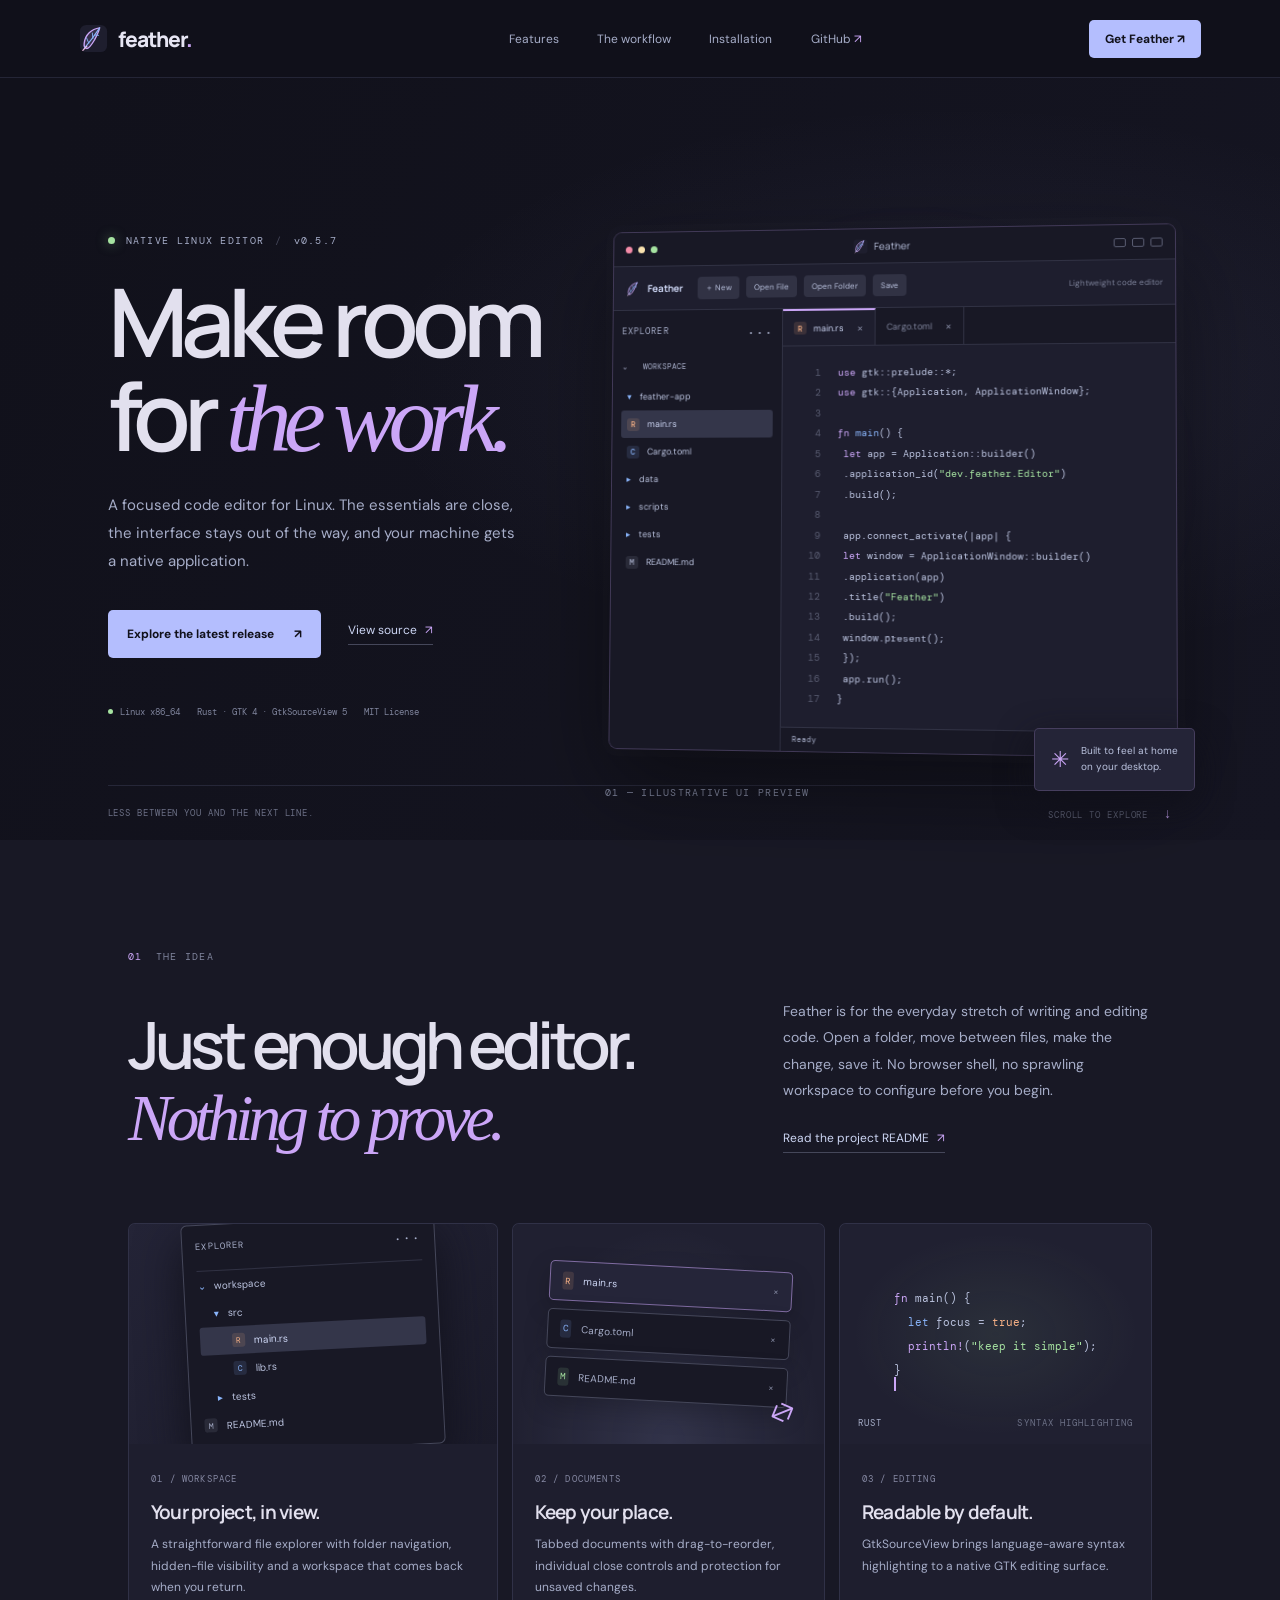
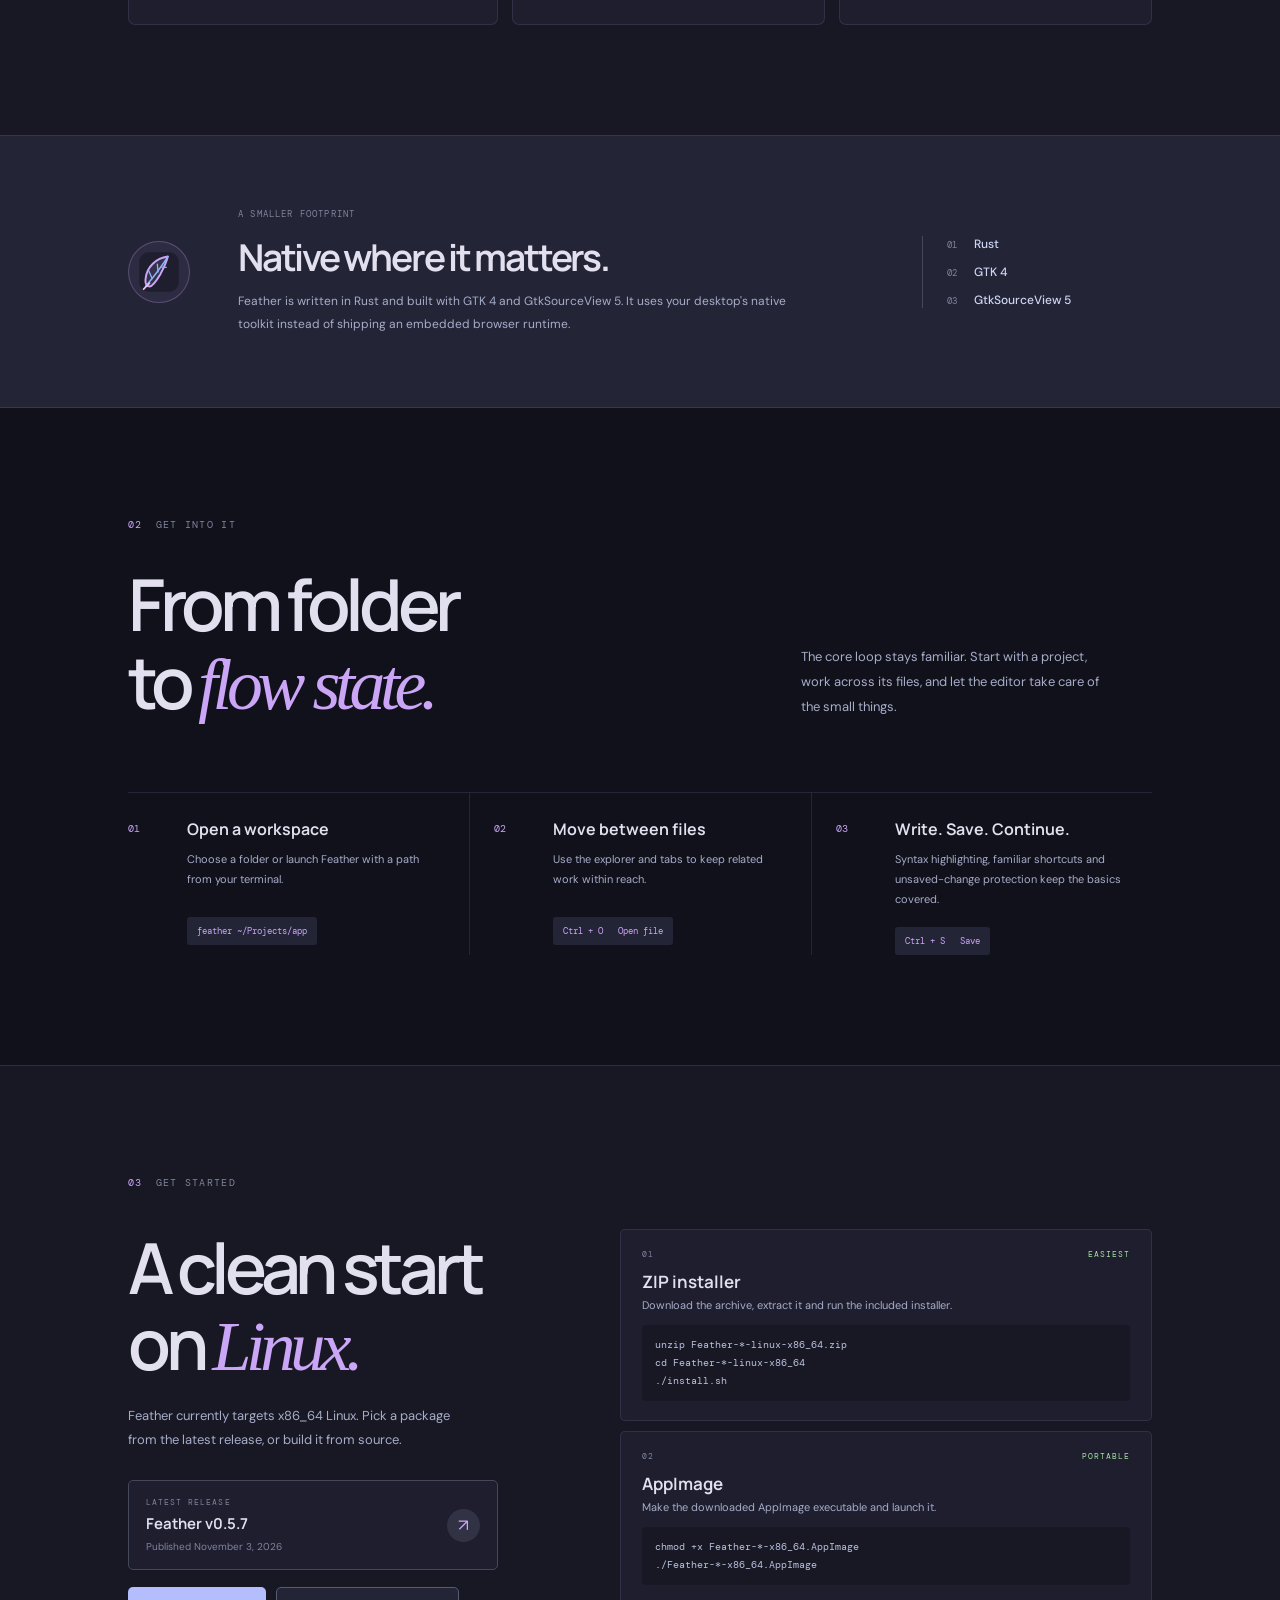
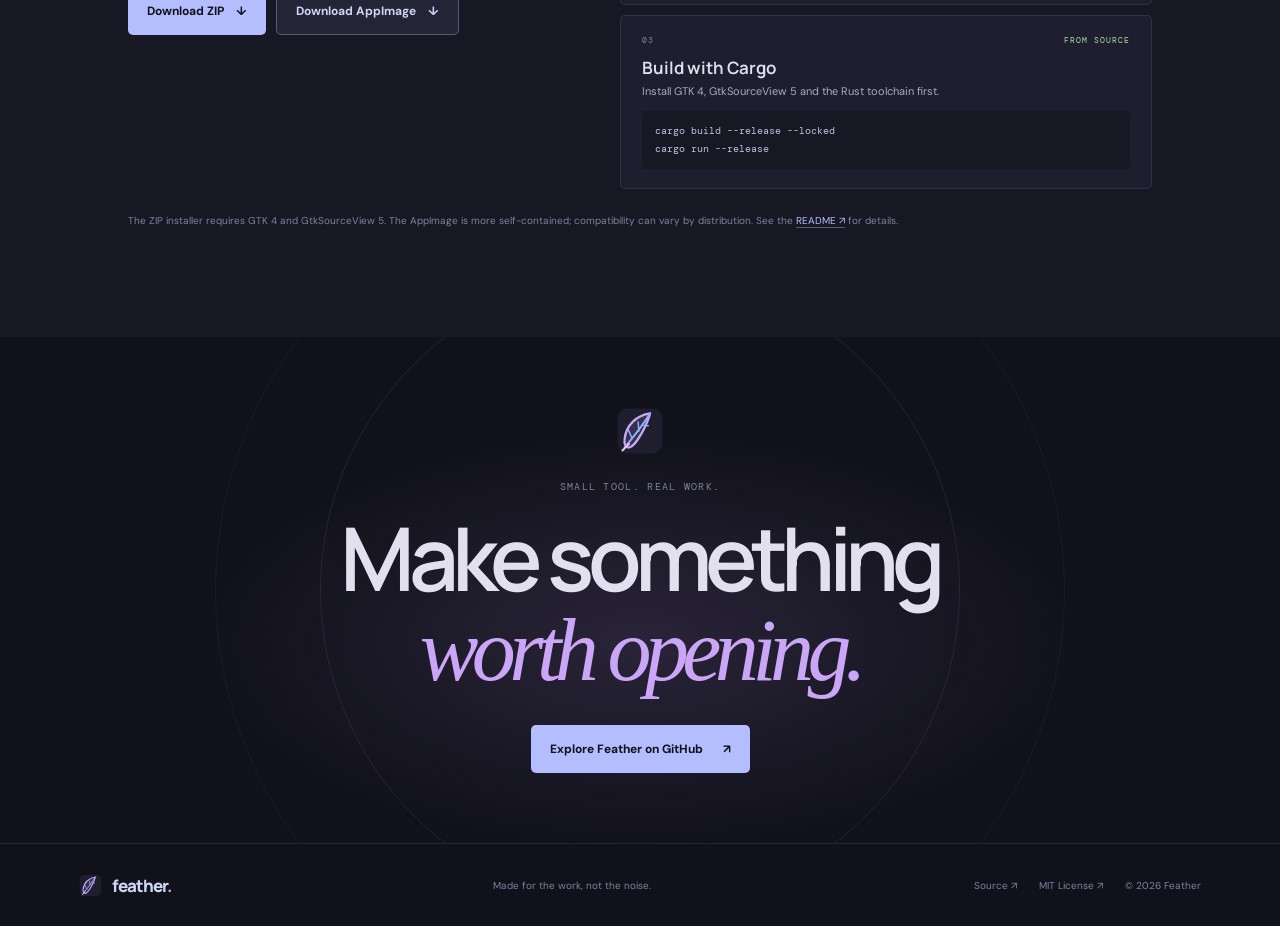
==== index.html @ 299698ec "web upload" ====
<!doctype html>
<html lang="en">
<head>
  <meta charset="utf-8">
  <meta name="viewport" content="width=device-width, initial-scale=1">
  <meta name="theme-color" content="#11111b">
  <meta name="description" content="Feather is a lightweight native code editor for Linux. Focused editing, a familiar workspace, and no Electron runtime.">
  <meta property="og:type" content="website">
  <meta property="og:title" content="Feather — A quieter place to write code">
  <meta property="og:description" content="A lightweight native code editor for Linux, built with Rust, GTK 4 and GtkSourceView 5.">
  <meta property="og:image" content="assets/feather-logo.svg">
  <title>Feather — A quieter place to write code</title>
  <link rel="icon" type="image/svg+xml" href="assets/feather-logo.svg">
  <link rel="preconnect" href="https://fonts.googleapis.com">
  <link rel="preconnect" href="https://fonts.gstatic.com" crossorigin>
  <link href="https://fonts.googleapis.com/css2?family=DM+Mono:wght@400;500&family=DM+Sans:wght@400;500;600;700&family=Manrope:wght@400;500;600;700;800&display=swap" rel="stylesheet">
  <link rel="stylesheet" href="styles.css">
  <script src="script.js" defer></script>
</head>
<body>
  <div class="site-shell">
    <header class="site-header">
      <a class="wordmark" href="#top" aria-label="Feather home">
        <img src="assets/feather-logo.svg" alt="" width="29" height="29">
        <span>feather<span class="wordmark-period">.</span></span>
      </a>
      <nav class="main-nav" aria-label="Main navigation">
        <a href="#features">Features</a>
        <a href="#workflow">The workflow</a>
        <a href="#install">Installation</a>
        <a href="https://github.com/ADevNamedDeLL/Feather" target="_blank" rel="noreferrer">GitHub <span aria-hidden="true">↗</span></a>
      </nav>
      <a class="header-cta" href="#install">Get Feather <span aria-hidden="true">↗</span></a>
      <button class="menu-toggle" type="button" aria-label="Open navigation" aria-expanded="false" aria-controls="mobile-nav"><span></span><span></span></button>
    </header>
    <nav class="mobile-nav" id="mobile-nav" aria-label="Mobile navigation">
      <a href="#features">Features</a>
      <a href="#workflow">The workflow</a>
      <a href="#install">Installation</a>
      <a href="https://github.com/ADevNamedDeLL/Feather" target="_blank" rel="noreferrer">GitHub ↗</a>
    </nav>

    <main id="top">
      <section class="hero">
        <div class="hero-copy">
          <div class="eyebrow"><span class="status-dot"></span> NATIVE LINUX EDITOR <span class="eyebrow-divider">/</span> <span data-version>v0.5.7</span></div>
          <h1>Make room<br>for <span class="serif-word">the work.</span></h1>
          <p class="hero-description">A focused code editor for Linux. The essentials are close, the interface stays out of the way, and your machine gets a native application.</p>
          <div class="hero-actions">
            <a class="button button-primary" href="https://github.com/ADevNamedDeLL/Feather/releases/latest">Explore the latest release <span aria-hidden="true">↗</span></a>
            <a class="text-link" href="https://github.com/ADevNamedDeLL/Feather" target="_blank" rel="noreferrer">View source <span aria-hidden="true">↗</span></a>
          </div>
          <div class="hero-meta"><span><i></i> Linux x86_64</span><span>Rust · GTK 4 · GtkSourceView 5</span><span>MIT License</span></div>
        </div>
        <div class="hero-art" aria-label="Illustration of the Feather code editor interface">
          <div class="art-glow"></div>
          <div class="editor-window">
            <div class="window-top">
              <div class="window-controls"><i></i><i></i><i></i></div>
              <div class="window-title"><img src="assets/feather-logo.svg" alt="" width="15" height="15"> Feather</div>
              <div class="window-top-end"><span></span><span></span><span></span></div>
            </div>
            <div class="editor-toolbar">
              <span class="mini-brand"><img src="assets/feather-logo.svg" alt="" width="17" height="17"> Feather</span>
              <span class="tool-pill">＋ New</span><span class="tool-pill">Open File</span><span class="tool-pill">Open Folder</span><span class="tool-pill">Save</span>
              <span class="toolbar-caption">Lightweight code editor</span>
            </div>
            <div class="editor-content">
              <aside class="editor-sidebar">
                <div class="sidebar-heading">EXPLORER <span>···</span></div>
                <div class="workspace-label">⌄ &nbsp; WORKSPACE</div>
                <div class="folder-row"><span class="folder-glyph">▾</span> feather-app</div>
                <div class="file-row active"><span class="file-glyph rust">R</span> main.rs</div>
                <div class="file-row"><span class="file-glyph blue">C</span> Cargo.toml</div>
                <div class="folder-row"><span class="folder-glyph">▸</span> data</div>
                <div class="folder-row"><span class="folder-glyph">▸</span> scripts</div>
                <div class="folder-row"><span class="folder-glyph">▸</span> tests</div>
                <div class="file-row"><span class="file-glyph muted">M</span> README.md</div>
              </aside>
              <div class="code-panel">
                <div class="tab-strip"><div class="tab active"><span class="file-glyph rust">R</span> main.rs <span class="tab-close">×</span></div><div class="tab">Cargo.toml <span class="tab-close">×</span></div></div>
                <div class="code-lines" aria-hidden="true">
                  <div><span class="line-no">1</span><span class="kw">use</span> gtk::prelude::*;</div>
                  <div><span class="line-no">2</span><span class="kw">use</span> gtk::{Application, ApplicationWindow};</div>
                  <div class="blank"><span class="line-no">3</span></div>
                  <div><span class="line-no">4</span><span class="kw">fn</span> <span class="fn">main</span>() {</div>
                  <div><span class="line-no">5</span>    <span class="kw">let</span> app = Application::builder()</div>
                  <div><span class="line-no">6</span>        .application_id(<span class="str">"dev.feather.Editor"</span>)</div>
                  <div><span class="line-no">7</span>        .build();</div>
                  <div class="blank"><span class="line-no">8</span></div>
                  <div><span class="line-no">9</span>    app.connect_activate(|app| {</div>
                  <div><span class="line-no">10</span>        <span class="kw">let</span> window = ApplicationWindow::builder()</div>
                  <div><span class="line-no">11</span>            .application(app)</div>
                  <div><span class="line-no">12</span>            .title(<span class="str">"Feather"</span>)</div>
                  <div><span class="line-no">13</span>            .build();</div>
                  <div><span class="line-no">14</span>        window.present();</div>
                  <div><span class="line-no">15</span>    });</div>
                  <div><span class="line-no">16</span>    app.run();</div>
                  <div><span class="line-no">17</span>}</div>
                </div>
                <div class="editor-status"><span>Ready</span><span>Rust</span><span>UTF-8</span><span>LF</span></div>
              </div>
            </div>
          </div>
          <div class="art-note"><span class="note-mark">✳</span><span>Built to feel at home<br>on your desktop.</span></div>
          <div class="art-index">01 — ILLUSTRATIVE UI PREVIEW</div>
        </div>
        <div class="hero-bottom"><span>LESS BETWEEN YOU AND THE NEXT LINE.</span><span>SCROLL TO EXPLORE <b>↓</b></span></div>
      </section>

      <section class="intro section-pad" id="features">
        <div class="section-kicker"><span>01</span> THE IDEA</div>
        <div class="intro-grid">
          <h2>Just enough editor.<br><span>Nothing to prove.</span></h2>
          <div class="intro-copy"><p>Feather is for the everyday stretch of writing and editing code. Open a folder, move between files, make the change, save it. No browser shell, no sprawling workspace to configure before you begin.</p><a class="inline-link" href="https://github.com/ADevNamedDeLL/Feather#readme">Read the project README <span>↗</span></a></div>
        </div>
        <div class="feature-grid">
          <article class="feature-card feature-large">
            <div class="feature-visual explorer-visual">
              <div class="mini-panel">
                <div class="mini-panel-head">EXPLORER <span>···</span></div>
                <div class="mini-tree"><b>⌄</b> workspace</div>
                <div class="mini-tree indent"><b>▾</b> src</div>
                <div class="mini-tree indent2 selected"><span class="mini-file rust">R</span> main.rs</div>
                <div class="mini-tree indent2"><span class="mini-file blue">C</span> lib.rs</div>
                <div class="mini-tree indent"><b>▸</b> tests</div>
                <div class="mini-tree"><span class="mini-file muted">M</span> README.md</div>
              </div>
            </div>
            <div class="feature-text"><span class="feature-number">01 / WORKSPACE</span><h3>Your project, in view.</h3><p>A straightforward file explorer with folder navigation, hidden-file visibility and a workspace that comes back when you return.</p></div>
          </article>
          <article class="feature-card">
            <div class="feature-visual tabs-visual"><div class="floating-tabs"><span class="floating-tab selected"><i class="rust">R</i> main.rs <b>×</b></span><span class="floating-tab"><i class="blue">C</i> Cargo.toml <b>×</b></span><span class="floating-tab"><i class="green">M</i> README.md <b>×</b></span><div class="tab-cursor">↔</div></div></div>
            <div class="feature-text"><span class="feature-number">02 / DOCUMENTS</span><h3>Keep your place.</h3><p>Tabbed documents with drag-to-reorder, individual close controls and protection for unsaved changes.</p></div>
          </article>
          <article class="feature-card">
            <div class="feature-visual syntax-visual"><div class="syntax-code"><span><b>fn</b> main() {</span><span>&nbsp;&nbsp;<em>let</em> focus = <i>true</i>;</span><span>&nbsp;&nbsp;<b>println!</b>(<strong>"keep it simple"</strong>);</span><span>}</span><div class="syntax-cursor"></div></div><div class="syntax-label">RUST <span>SYNTAX HIGHLIGHTING</span></div></div>
            <div class="feature-text"><span class="feature-number">03 / EDITING</span><h3>Readable by default.</h3><p>GtkSourceView brings language-aware syntax highlighting to a native GTK editing surface.</p></div>
          </article>
        </div>
      </section>

      <section class="principle-band" id="workflow">
        <div class="principle-mark"><img src="assets/feather-logo.svg" alt="" width="42" height="42"></div>
        <div><span class="section-kicker">A SMALLER FOOTPRINT</span><h2>Native where it matters.</h2><p>Feather is written in Rust and built with GTK 4 and GtkSourceView 5. It uses your desktop's native toolkit instead of shipping an embedded browser runtime.</p></div>
        <div class="stack-list"><span>01 <b>Rust</b></span><span>02 <b>GTK 4</b></span><span>03 <b>GtkSourceView 5</b></span></div>
      </section>

      <section class="workflow section-pad">
        <div class="section-kicker"><span>02</span> GET INTO IT</div>
        <div class="workflow-heading"><h2>From folder<br>to <span>flow state.</span></h2><p>The core loop stays familiar. Start with a project, work across its files, and let the editor take care of the small things.</p></div>
        <div class="workflow-steps">
          <div class="workflow-step"><span class="step-no">01</span><div><h3>Open a workspace</h3><p>Choose a folder or launch Feather with a path from your terminal.</p><code>feather ~/Projects/app</code></div></div>
          <div class="workflow-step"><span class="step-no">02</span><div><h3>Move between files</h3><p>Use the explorer and tabs to keep related work within reach.</p><code>Ctrl + O &nbsp; Open file</code></div></div>
          <div class="workflow-step"><span class="step-no">03</span><div><h3>Write. Save. Continue.</h3><p>Syntax highlighting, familiar shortcuts and unsaved-change protection keep the basics covered.</p><code>Ctrl + S &nbsp; Save</code></div></div>
        </div>
      </section>

      <section class="install-section section-pad" id="install">
        <div class="section-kicker"><span>03</span> GET STARTED</div>
        <div class="install-layout">
          <div class="install-copy"><h2>A clean start<br>on <span>Linux.</span></h2><p>Feather currently targets x86_64 Linux. Pick a package from the latest release, or build it from source.</p><div class="release-card"><div><span class="release-label">LATEST RELEASE</span><strong data-release-name>Feather v0.5.7</strong><span class="release-date" data-release-date>Published November 3, 2026</span></div><a href="https://github.com/ADevNamedDeLL/Feather/releases/latest" aria-label="View latest Feather release">↗</a></div><div class="download-links"><a class="button button-primary install-button" href="https://github.com/ADevNamedDeLL/Feather/releases/latest" data-release-zip>Download ZIP <span aria-hidden="true">↓</span></a><a class="button button-secondary install-button" href="https://github.com/ADevNamedDeLL/Feather/releases/latest" data-release-appimage>Download AppImage <span aria-hidden="true">↓</span></a></div></div>
          <div class="install-options">
            <article class="install-option"><div class="option-top"><span>01</span><span class="option-tag">EASIEST</span></div><h3>ZIP installer</h3><p>Download the archive, extract it and run the included installer.</p><pre><code>unzip Feather-*-linux-x86_64.zip
cd Feather-*-linux-x86_64
./install.sh</code></pre></article>
            <article class="install-option"><div class="option-top"><span>02</span><span class="option-tag">PORTABLE</span></div><h3>AppImage</h3><p>Make the downloaded AppImage executable and launch it.</p><pre><code>chmod +x Feather-*-x86_64.AppImage
./Feather-*-x86_64.AppImage</code></pre></article>
            <article class="install-option"><div class="option-top"><span>03</span><span class="option-tag">FROM SOURCE</span></div><h3>Build with Cargo</h3><p>Install GTK 4, GtkSourceView 5 and the Rust toolchain first.</p><pre><code>cargo build --release --locked
cargo run --release</code></pre></article>
          </div>
        </div>
        <p class="dependency-note">The ZIP installer requires GTK 4 and GtkSourceView 5. The AppImage is more self-contained; compatibility can vary by distribution. See the <a href="https://github.com/ADevNamedDeLL/Feather#readme">README ↗</a> for details.</p>
      </section>

      <section class="closing">
        <div class="closing-orbit orbit-one"></div><div class="closing-orbit orbit-two"></div>
        <img src="assets/feather-logo.svg" alt="" width="48" height="48">
        <span class="section-kicker">SMALL TOOL. REAL WORK.</span>
        <h2>Make something<br><span>worth opening.</span></h2>
        <a class="button button-primary" href="https://github.com/ADevNamedDeLL/Feather">Explore Feather on GitHub <span>↗</span></a>
      </section>
    </main>

    <footer class="site-footer"><a class="wordmark footer-wordmark" href="#top"><img src="assets/feather-logo.svg" alt="" width="23" height="23"><span>feather<span class="wordmark-period">.</span></span></a><span>Made for the work, not the noise.</span><div><a href="https://github.com/ADevNamedDeLL/Feather">Source ↗</a><a href="https://github.com/ADevNamedDeLL/Feather/blob/main/LICENSE">MIT License ↗</a><span>© <span data-year>2026</span> Feather</span></div></footer>
  </div>
</body>
</html>
---- styles.css ----
:root{color-scheme:dark;--crust:#11111b;--mantle:#181825;--base:#1e1e2e;--surface:#313244;--surface2:#45475a;--muted:#7f849c;--subtle:#a6adc8;--text:#cdd6f4;--lavender:#b4befe;--mauve:#cba6f7;--blue:#89b4fa;--teal:#94e2d5;--green:#a6e3a1;--peach:#fab387;--line:rgba(180,190,254,.12);--sans:"DM Sans",sans-serif;--display:"Manrope",sans-serif;--mono:"DM Mono",monospace}*{box-sizing:border-box}html{scroll-behavior:smooth;scroll-padding-top:90px}body{margin:0;background:var(--crust);color:var(--text);font-family:var(--sans);font-size:15px;-webkit-font-smoothing:antialiased}a{color:inherit;text-decoration:none}.site-shell{max-width:1600px;margin:0 auto;overflow:hidden;background:var(--crust)}.site-header{height:78px;padding:0 clamp(24px,6.2vw,100px);display:flex;align-items:center;justify-content:space-between;border-bottom:1px solid var(--line);position:relative;z-index:10;background:rgba(17,17,27,.92)}.wordmark{display:inline-flex;align-items:center;gap:10px;font:800 21px var(--display);letter-spacing:-1.1px;color:#e6e5f3}.wordmark img{object-fit:contain}.wordmark-period{color:var(--mauve)}.main-nav{display:flex;gap:clamp(20px,3vw,46px);align-items:center;margin-left:90px}.main-nav a,.mobile-nav a{font-size:12px;color:var(--subtle);transition:color .2s}.main-nav a:hover,.mobile-nav a:hover{color:var(--lavender)}.main-nav a span{color:var(--mauve)}.header-cta{font-size:12px;font-weight:700;color:var(--crust);background:var(--lavender);padding:11px 16px;border-radius:5px;transition:background .2s,transform .2s}.header-cta:hover,.button-primary:hover{background:#cdd2ff;transform:translateY(-2px)}.menu-toggle,.mobile-nav{display:none}.hero{min-height:700px;padding:100px clamp(24px,8.4vw,136px) 28px;position:relative;display:grid;grid-template-columns:.88fr 1.12fr;align-items:center;gap:4vw;background:radial-gradient(ellipse at 75% 40%,rgba(137,139,202,.09),transparent 43%),linear-gradient(115deg,#11111b 5%,#151522 100%)}.hero-copy{position:relative;z-index:2;padding-bottom:38px}.eyebrow,.section-kicker,.feature-number,.release-label,.option-top,.art-index{font:10px var(--mono);letter-spacing:.13em;color:var(--muted)}.eyebrow{display:flex;align-items:center;gap:11px;color:var(--subtle)}.status-dot{width:7px;height:7px;border-radius:50%;background:var(--green);box-shadow:0 0 12px rgba(166,227,161,.5)}.eyebrow-divider{color:var(--surface2)}h1,h2,h3,p{margin-top:0}h1,h2{font-family:var(--display);font-weight:600;letter-spacing:-.075em}h1{font-size:clamp(66px,7.4vw,112px);line-height:.99;margin:27px 0 26px;color:#e2e0ee}h1 .serif-word{font-family:Georgia,serif;font-weight:400;font-style:italic;letter-spacing:-.085em;color:var(--mauve)}.hero-description{max-width:410px;color:var(--subtle);font-size:15px;line-height:1.85}.hero-actions{display:flex;align-items:center;gap:27px;margin-top:34px}.button{min-height:48px;padding:0 19px;display:inline-flex;align-items:center;justify-content:center;gap:20px;border-radius:5px;font-size:12px;font-weight:700;transition:transform .2s,background .2s}.button-primary{background:var(--lavender);color:var(--crust)}.text-link,.inline-link{font-size:12px;color:var(--text);border-bottom:1px solid var(--surface2);padding-bottom:6px}.text-link span,.inline-link span{color:var(--mauve);margin-left:5px}.hero-meta{display:flex;flex-wrap:wrap;gap:17px;margin-top:48px;color:var(--muted);font:9px var(--mono)}.hero-meta span{display:flex;align-items:center;gap:7px}.hero-meta i{width:5px;height:5px;border-radius:50%;background:var(--green)}.hero-art{position:relative;min-width:0;padding:48px 0 60px}.art-glow{position:absolute;inset:4% -5% 8% 4%;background:radial-gradient(ellipse,rgba(203,166,247,.14),transparent 65%);filter:blur(28px)}.editor-window{position:relative;z-index:1;background:#1e1e2e;border:1px solid rgba(203,166,247,.2);border-radius:9px;overflow:hidden;box-shadow:0 36px 90px rgba(0,0,0,.42),0 0 0 7px rgba(255,255,255,.012);transform:perspective(1400px) rotateY(-5deg) rotateX(2deg)}.window-top{height:35px;background:#181825;border-bottom:1px solid #313244;display:flex;align-items:center;justify-content:space-between;padding:0 12px}.window-controls,.window-top-end{display:flex;gap:6px;align-items:center}.window-controls i{width:7px;height:7px;border-radius:50%;background:#585b70}.window-controls i:first-child{background:#f38ba8}.window-controls i:nth-child(2){background:#f9e2af}.window-controls i:nth-child(3){background:#a6e3a1}.window-title{display:flex;align-items:center;gap:6px;color:#bac2de;font:10px var(--display)}.window-top-end span{width:12px;height:9px;border:1px solid #585b70;border-radius:2px}.editor-toolbar{height:45px;display:flex;align-items:center;gap:7px;padding:0 12px;border-bottom:1px solid #313244}.mini-brand{display:flex;align-items:center;gap:6px;font:700 10px var(--display);color:#cdd6f4;margin-right:8px}.tool-pill{padding:6px 8px;border-radius:4px;background:#313244;color:#bac2de;font:8px var(--sans)}.toolbar-caption{margin-left:auto;color:#7f849c;font-size:8px}.editor-content{display:grid;grid-template-columns:31% 69%;min-height:335px}.editor-sidebar{background:#181825;padding:15px 9px;border-right:1px solid #313244;font-size:9px;color:#bac2de}.sidebar-heading{font:9px var(--mono);letter-spacing:.12em;color:#a6adc8;display:flex;justify-content:space-between;margin:0 0 19px}.sidebar-heading span{font-size:14px}.workspace-label{font:8px var(--mono);color:#a6adc8;margin-bottom:12px}.folder-row,.file-row{height:28px;display:flex;align-items:center;gap:8px;padding-left:6px}.folder-glyph{color:#89b4fa}.file-row.active{background:#34364a;border-radius:3px;color:#cdd6f4}.file-glyph{display:inline-flex;align-items:center;justify-content:center;width:13px;height:13px;border-radius:3px;font:8px var(--mono);font-weight:500}.rust{color:#fab387;background:rgba(250,179,135,.13)}.blue{color:#89b4fa;background:rgba(137,180,250,.13)}.muted{color:#a6adc8;background:rgba(166,173,200,.12)}.green{color:#a6e3a1;background:rgba(166,227,161,.13)}.code-panel{min-width:0;background:#1e1e2e;display:flex;flex-direction:column}.tab-strip{height:38px;background:#181825;display:flex;border-bottom:1px solid #313244}.tab{padding:0 11px;display:flex;align-items:center;gap:7px;color:#7f849c;font-size:9px;border-right:1px solid #313244}.tab.active{color:#cdd6f4;background:#1e1e2e;border-top:2px solid #cba6f7}.tab-close{font-size:12px;color:#7f849c;margin-left:6px}.code-lines{padding:17px 12px;flex:1;color:#bac2de;font:clamp(8px,.78vw,11px)/2.05 var(--mono);white-space:nowrap;overflow:hidden}.line-no{display:inline-block;width:27px;color:#585b70;text-align:right;margin-right:17px}.kw{color:#cba6f7}.fn{color:#89b4fa}.str{color:#a6e3a1}.editor-status{height:24px;background:#181825;border-top:1px solid #313244;display:flex;align-items:center;gap:16px;padding:0 11px;color:#a6adc8;font:8px var(--mono)}.editor-status span:first-child{margin-right:auto}.art-note{position:absolute;z-index:2;right:-23px;bottom:21px;display:flex;align-items:center;gap:12px;padding:13px 16px;background:#242437;border:1px solid rgba(203,166,247,.2);border-radius:5px;color:#bac2de;font-size:10px;line-height:1.6;box-shadow:0 12px 35px #11111b}.note-mark{color:var(--mauve);font-size:22px}.art-index{position:absolute;left:0;bottom:13px}.hero-bottom{position:absolute;bottom:0;left:clamp(24px,8.4vw,136px);right:clamp(24px,8.4vw,136px);height:55px;border-top:1px solid var(--line);display:flex;justify-content:space-between;align-items:center;color:#6c7086;font:9px var(--mono);letter-spacing:.1em}.hero-bottom b{color:var(--mauve);font-size:14px;margin-left:9px}.section-pad{padding:110px clamp(24px,10vw,160px)}.intro{background:#181825}.section-kicker{display:flex;align-items:center;gap:13px}.section-kicker>span{color:var(--mauve)}.intro-grid{display:grid;grid-template-columns:1.2fr .8fr;gap:8vw;align-items:end;margin:35px 0 70px}.intro-grid h2,.workflow-heading h2,.install-copy h2{font-size:clamp(42px,5.1vw,72px);line-height:1.08;margin:0;color:#e2e0ee}.intro-grid h2 span,.workflow-heading h2 span,.install-copy h2 span{color:var(--mauve);font-family:Georgia,serif;font-style:italic;font-weight:400}.intro-copy p{font-size:14px;line-height:1.9;color:var(--subtle);max-width:440px;margin-bottom:23px}.inline-link{display:inline-block;color:var(--text)}.feature-grid{display:grid;grid-template-columns:1.18fr 1fr 1fr;gap:14px}.feature-card{background:#1e1e2e;border:1px solid var(--line);border-radius:7px;overflow:hidden;min-width:0}.feature-visual{height:220px;background:linear-gradient(135deg,#242437,#1b1b2a);display:flex;align-items:center;justify-content:center;position:relative;overflow:hidden}.feature-large .feature-visual{height:220px}.mini-panel{width:69%;max-width:310px;background:#181825;border:1px solid #45475a;border-radius:6px;padding:15px 13px;box-shadow:0 20px 45px #11111b;transform:rotate(-3deg)}.mini-panel-head{display:flex;justify-content:space-between;color:#a6adc8;font:9px var(--mono);letter-spacing:.12em;padding-bottom:13px;border-bottom:1px solid #313244}.mini-panel-head span{font-size:13px}.mini-tree{height:28px;display:flex;align-items:center;gap:9px;color:#bac2de;font-size:10px}.mini-tree b{color:#89b4fa;font-weight:400}.mini-tree.indent{padding-left:15px}.mini-tree.indent2{padding-left:32px}.mini-tree.selected{background:#34364a;border-radius:3px;color:#cdd6f4}.mini-file{font:8px var(--mono);padding:2px 4px;border-radius:3px}.feature-text{padding:23px 22px 25px}.feature-number{font-size:9px;color:#8588a2}.feature-text h3{font:650 19px var(--display);letter-spacing:-.04em;color:#e2e0ee;margin:12px 0 9px}.feature-text p{font-size:12px;line-height:1.8;color:var(--subtle);margin:0;max-width:360px}.tabs-visual{background:radial-gradient(ellipse at 50% 100%,rgba(180,190,254,.12),transparent 70%),#202031}.floating-tabs{position:relative;display:flex;flex-direction:column;gap:8px;width:78%;transform:rotate(3deg)}.floating-tab{height:40px;display:flex;align-items:center;gap:10px;background:#181825;border:1px solid #45475a;border-radius:5px;padding:0 12px;color:#a6adc8;font-size:10px;box-shadow:0 9px 24px rgba(0,0,0,.2)}.floating-tab.selected{border-color:rgba(203,166,247,.55);color:#cdd6f4;background:#252539}.floating-tab i{font:9px var(--mono);font-style:normal;padding:3px;border-radius:3px}.floating-tab b{margin-left:auto;color:#7f849c;font-weight:400}.tab-cursor{position:absolute;right:-9px;bottom:-21px;color:var(--mauve);font-size:25px;transform:rotate(-25deg)}.syntax-visual{background:radial-gradient(ellipse at 50% 50%,rgba(166,227,161,.08),transparent 65%),#202031}.syntax-code{font:11px/2.2 var(--mono);color:#bac2de;position:relative}.syntax-code span{display:block}.syntax-code b{color:#cba6f7;font-weight:400}.syntax-code em{font-style:normal;color:#89b4fa}.syntax-code i{font-style:normal;color:#fab387}.syntax-code strong{font-weight:400;color:#a6e3a1}.syntax-cursor{position:absolute;left:0;bottom:-9px;width:2px;height:14px;background:#cba6f7;animation:blink 1.1s step-end infinite}.syntax-label{position:absolute;bottom:15px;left:18px;right:18px;display:flex;justify-content:space-between;color:#a6adc8;font:9px var(--mono);letter-spacing:.12em}.syntax-label span{color:#6c7086}.principle-band{padding:72px clamp(24px,10vw,160px);display:grid;grid-template-columns:75px 1fr 230px;gap:35px;align-items:center;background:#242437;border-top:1px solid var(--line);border-bottom:1px solid var(--line)}.principle-mark{width:62px;height:62px;border:1px solid rgba(203,166,247,.28);border-radius:50%;display:grid;place-items:center;background:rgba(203,166,247,.06)}.principle-band .section-kicker{font-size:9px}.principle-band h2{font:650 clamp(24px,3vw,37px) var(--display);letter-spacing:-.06em;margin:12px 0 8px;color:#e2e0ee}.principle-band p{max-width:560px;color:var(--subtle);font-size:12px;line-height:1.9;margin:0}.stack-list{display:flex;flex-direction:column;gap:12px;border-left:1px solid #45475a;padding-left:24px;color:#7f849c;font:9px var(--mono)}.stack-list b{color:#cdd6f4;font:500 12px var(--sans);margin-left:12px}.workflow{background:#11111b}.workflow-heading{display:flex;justify-content:space-between;align-items:end;gap:50px;margin:35px 0 68px}.workflow-heading h2{font-size:clamp(46px,5.6vw,78px)}.workflow-heading p{max-width:310px;color:var(--subtle);font-size:13px;line-height:1.9;margin:0 4% 5px 0}.workflow-steps{display:grid;grid-template-columns:repeat(3,1fr);border-top:1px solid var(--line)}.workflow-step{display:grid;grid-template-columns:45px 1fr;gap:14px;padding:25px 23px 0 0}.workflow-step+.workflow-step{border-left:1px solid var(--line);padding-left:24px}.step-no{font:10px var(--mono);color:var(--mauve);padding-top:4px}.workflow-step h3{font:650 16px var(--display);color:#e2e0ee;margin:0 0 10px}.workflow-step p{min-height:50px;color:var(--subtle);font-size:11px;line-height:1.8;margin:0 0 17px}.workflow-step code{font:9px var(--mono);color:#cba6f7;background:#242437;padding:8px 10px;border-radius:3px;display:inline-block}.install-section{background:#181825;border-top:1px solid var(--line)}.install-layout{display:grid;grid-template-columns:.83fr 1.17fr;gap:9vw;margin-top:40px}.install-copy h2{font-size:clamp(48px,5.5vw,76px)}.install-copy>p{max-width:340px;color:var(--subtle);font-size:13px;line-height:1.9;margin:20px 0 27px}.release-card{max-width:370px;padding:16px 17px;border:1px solid #45475a;border-radius:5px;display:flex;justify-content:space-between;align-items:center;margin-bottom:19px;background:#1e1e2e}.release-card>div{display:flex;flex-direction:column;gap:6px}.release-label{font-size:8px}.release-card strong{font:650 15px var(--display);color:#e2e0ee}.release-date{font-size:10px;color:var(--muted)}.release-card>a{width:33px;height:33px;border-radius:50%;display:grid;place-items:center;background:#313244;color:var(--mauve);font-size:17px}.install-button{min-width:190px}.install-options{display:flex;flex-direction:column;gap:10px}.install-option{padding:19px 21px;background:#1e1e2e;border:1px solid var(--line);border-radius:5px}.option-top{display:flex;justify-content:space-between;font-size:8px}.option-tag{color:#a6e3a1}.install-option h3{font:650 17px var(--display);color:#e2e0ee;margin:11px 0 5px}.install-option p{font-size:11px;color:var(--subtle);margin:0 0 13px}.install-option pre{margin:0;background:#181825;padding:11px 13px;border-radius:3px;overflow:auto;color:#bac2de;font:10px/1.8 var(--mono)}.install-option code{font:inherit}.dependency-note{margin:25px 0 0;color:#7f849c;font-size:10px}.dependency-note a{color:var(--lavender);border-bottom:1px solid #585b70}.closing{min-height:450px;position:relative;overflow:hidden;display:flex;flex-direction:column;align-items:center;justify-content:center;text-align:center;padding:70px 24px;background:radial-gradient(ellipse at 50% 60%,rgba(203,166,247,.13),transparent 48%),#11111b}.closing>img{margin-bottom:25px;z-index:1}.closing .section-kicker{z-index:1}.closing h2{font-size:clamp(50px,7vw,88px);line-height:1.02;margin:20px 0 29px;z-index:1;color:#e2e0ee}.closing h2 span{font-family:Georgia,serif;font-style:italic;font-weight:400;color:var(--mauve)}.closing .button{z-index:1}.closing-orbit{position:absolute;border:1px solid rgba(203,166,247,.1);border-radius:50%;width:480px;height:480px}.orbit-one{width:640px;height:640px}.orbit-two{width:850px;height:850px;border-color:rgba(203,166,247,.055)}.site-footer{min-height:83px;border-top:1px solid var(--line);padding:20px clamp(24px,6.2vw,100px);display:flex;align-items:center;justify-content:space-between;gap:20px;color:#7f849c;font-size:10px}.footer-wordmark{font-size:17px;color:#cdd6f4}.site-footer>div{display:flex;align-items:center;gap:22px}.site-footer a:hover{color:var(--lavender)}@keyframes blink{50%{opacity:0}}@media(max-width:1050px){.hero{grid-template-columns:1fr 1fr;padding-left:6vw;padding-right:6vw;gap:2vw}.main-nav{margin-left:0}.editor-toolbar .tool-pill:nth-of-type(4){display:none}.toolbar-caption{display:none}.editor-content{grid-template-columns:34% 66%}.section-pad{padding-left:7vw;padding-right:7vw}.principle-band{padding-left:7vw;padding-right:7vw}.hero-bottom{left:6vw;right:6vw}.art-note{right:-10px}}@media(max-width:760px){.site-header{height:68px;padding:0 22px}.main-nav,.header-cta{display:none}.menu-toggle{width:40px;height:40px;border:1px solid var(--line);background:#1e1e2e;border-radius:5px;display:flex;flex-direction:column;align-items:center;justify-content:center;gap:5px}.menu-toggle span{width:15px;height:1px;background:#cdd6f4;transition:transform .2s}.menu-toggle[aria-expanded=true] span:first-child{transform:translateY(3px) rotate(45deg)}.menu-toggle[aria-expanded=true] span:last-child{transform:translateY(-3px) rotate(-45deg)}.mobile-nav{position:absolute;top:68px;left:0;right:0;z-index:9;padding:12px 22px 20px;background:#181825;border-bottom:1px solid var(--line);flex-direction:column;gap:18px}.mobile-nav.is-open{display:flex}.hero{display:flex;flex-direction:column;align-items:stretch;padding:74px 24px 75px;gap:10px}.hero-copy{padding:0}.hero h1{font-size:clamp(66px,15vw,100px)}.hero-description{font-size:14px}.hero-meta{margin-top:32px;gap:12px}.hero-art{padding:36px 0 40px;margin:0 -5px}.editor-window{transform:none}.editor-content{min-height:260px;grid-template-columns:32% 68%}.editor-toolbar{gap:5px;padding:0 8px}.tool-pill{font-size:7px;padding:6px}.mini-brand{margin-right:1px}.editor-sidebar{padding:12px 6px;font-size:8px}.code-lines{padding:12px 6px;font-size:8px}.line-no{width:18px;margin-right:9px}.art-note{right:-4px;bottom:0}.art-index{bottom:6px}.hero-bottom{left:24px;right:24px}.hero-bottom span{font-size:8px}.section-pad{padding:78px 24px}.intro-grid{grid-template-columns:1fr;gap:22px;margin:28px 0 40px}.intro-grid h2{font-size:clamp(42px,10vw,64px)}.feature-grid{grid-template-columns:1fr}.feature-visual,.feature-large .feature-visual{height:205px}.feature-card{display:grid;grid-template-columns:.9fr 1.1fr}.feature-text{padding:18px 15px;display:flex;flex-direction:column;justify-content:center}.feature-text h3{font-size:16px}.feature-text p{font-size:11px}.feature-number{font-size:8px}.principle-band{padding:55px 24px;grid-template-columns:52px 1fr;gap:20px}.principle-mark{width:50px;height:50px}.principle-mark img{width:31px;height:31px}.principle-band h2{font-size:27px}.stack-list{grid-column:2;display:grid;grid-template-columns:1fr;gap:8px;padding-left:0;border:0;margin-top:4px}.workflow-heading{display:block;margin:28px 0 42px}.workflow-heading p{margin:20px 0 0}.workflow-steps{grid-template-columns:1fr}.workflow-step,.workflow-step+.workflow-step{border-left:0;border-top:1px solid var(--line);padding:21px 0;grid-template-columns:36px 1fr}.workflow-step p{min-height:0}.install-layout{grid-template-columns:1fr;gap:40px;margin-top:30px}.install-copy h2{font-size:60px}.install-option{padding:17px}.closing{min-height:390px}.closing h2{font-size:clamp(52px,12vw,76px)}.site-footer{padding:22px;flex-wrap:wrap}.site-footer>span{display:none}.site-footer>div{gap:13px;font-size:9px}}@media(max-width:420px){.hero-actions{align-items:flex-start;flex-direction:column;gap:18px}.hero-meta{font-size:8px}.editor-content{grid-template-columns:30% 70%;min-height:235px}.editor-sidebar{font-size:7px}.folder-row,.file-row{gap:4px}.code-lines{font-size:7px}.line-no{width:14px;margin-right:5px}.editor-toolbar .tool-pill:nth-of-type(3){display:none}.feature-card{grid-template-columns:1fr}.feature-visual,.feature-large .feature-visual{height:180px}.feature-text{padding:20px}.site-footer>div{gap:10px}.footer-wordmark{font-size:15px}}@media(prefers-reduced-motion:reduce){*,*::before,*::after{scroll-behavior:auto!important;animation-duration:.01ms!important;animation-iteration-count:1!important;transition-duration:.01ms!important}}
.button-secondary{border:1px solid #585b70;background:#242437;color:#cdd6f4}.button-secondary:hover{border-color:#b4befe;background:#313244;transform:translateY(-2px)}.download-links{display:flex;flex-wrap:wrap;gap:10px}.download-links .button{min-width:0;gap:12px}.install-copy .release-card{margin-bottom:17px}
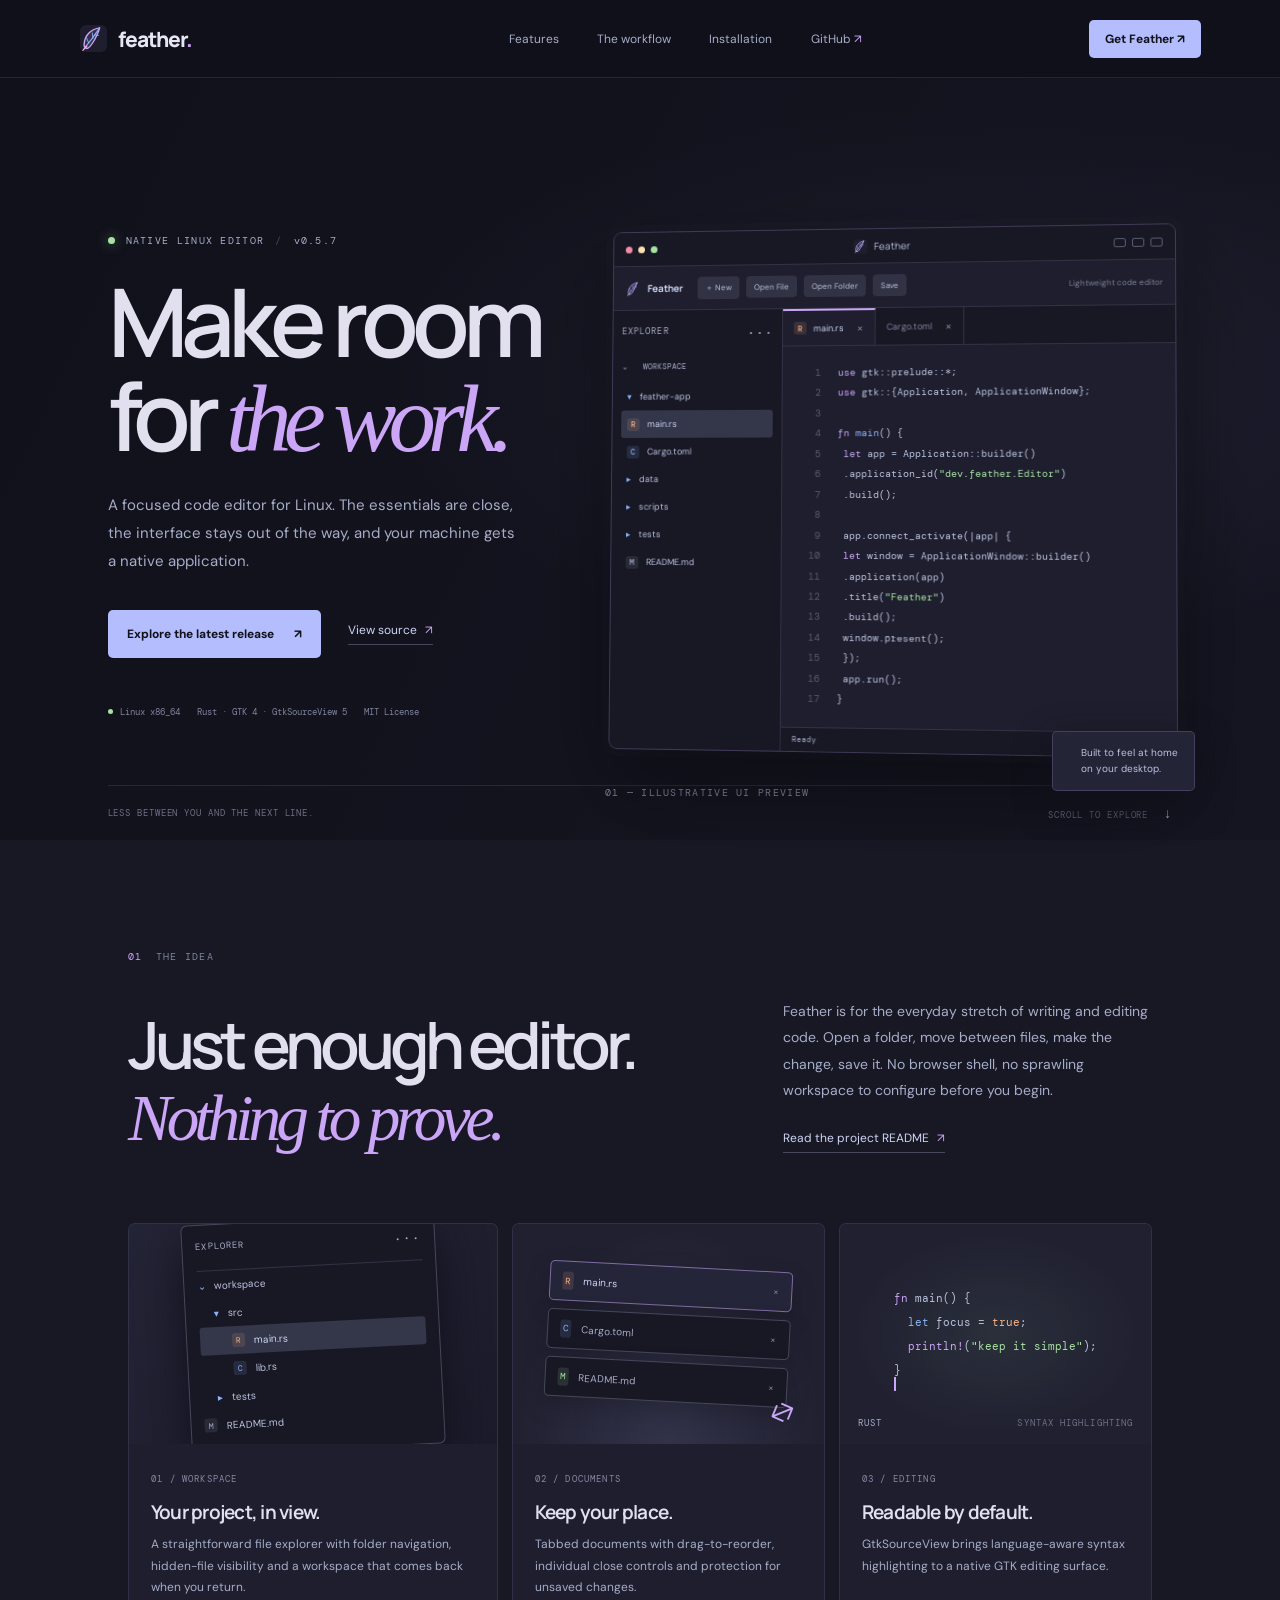
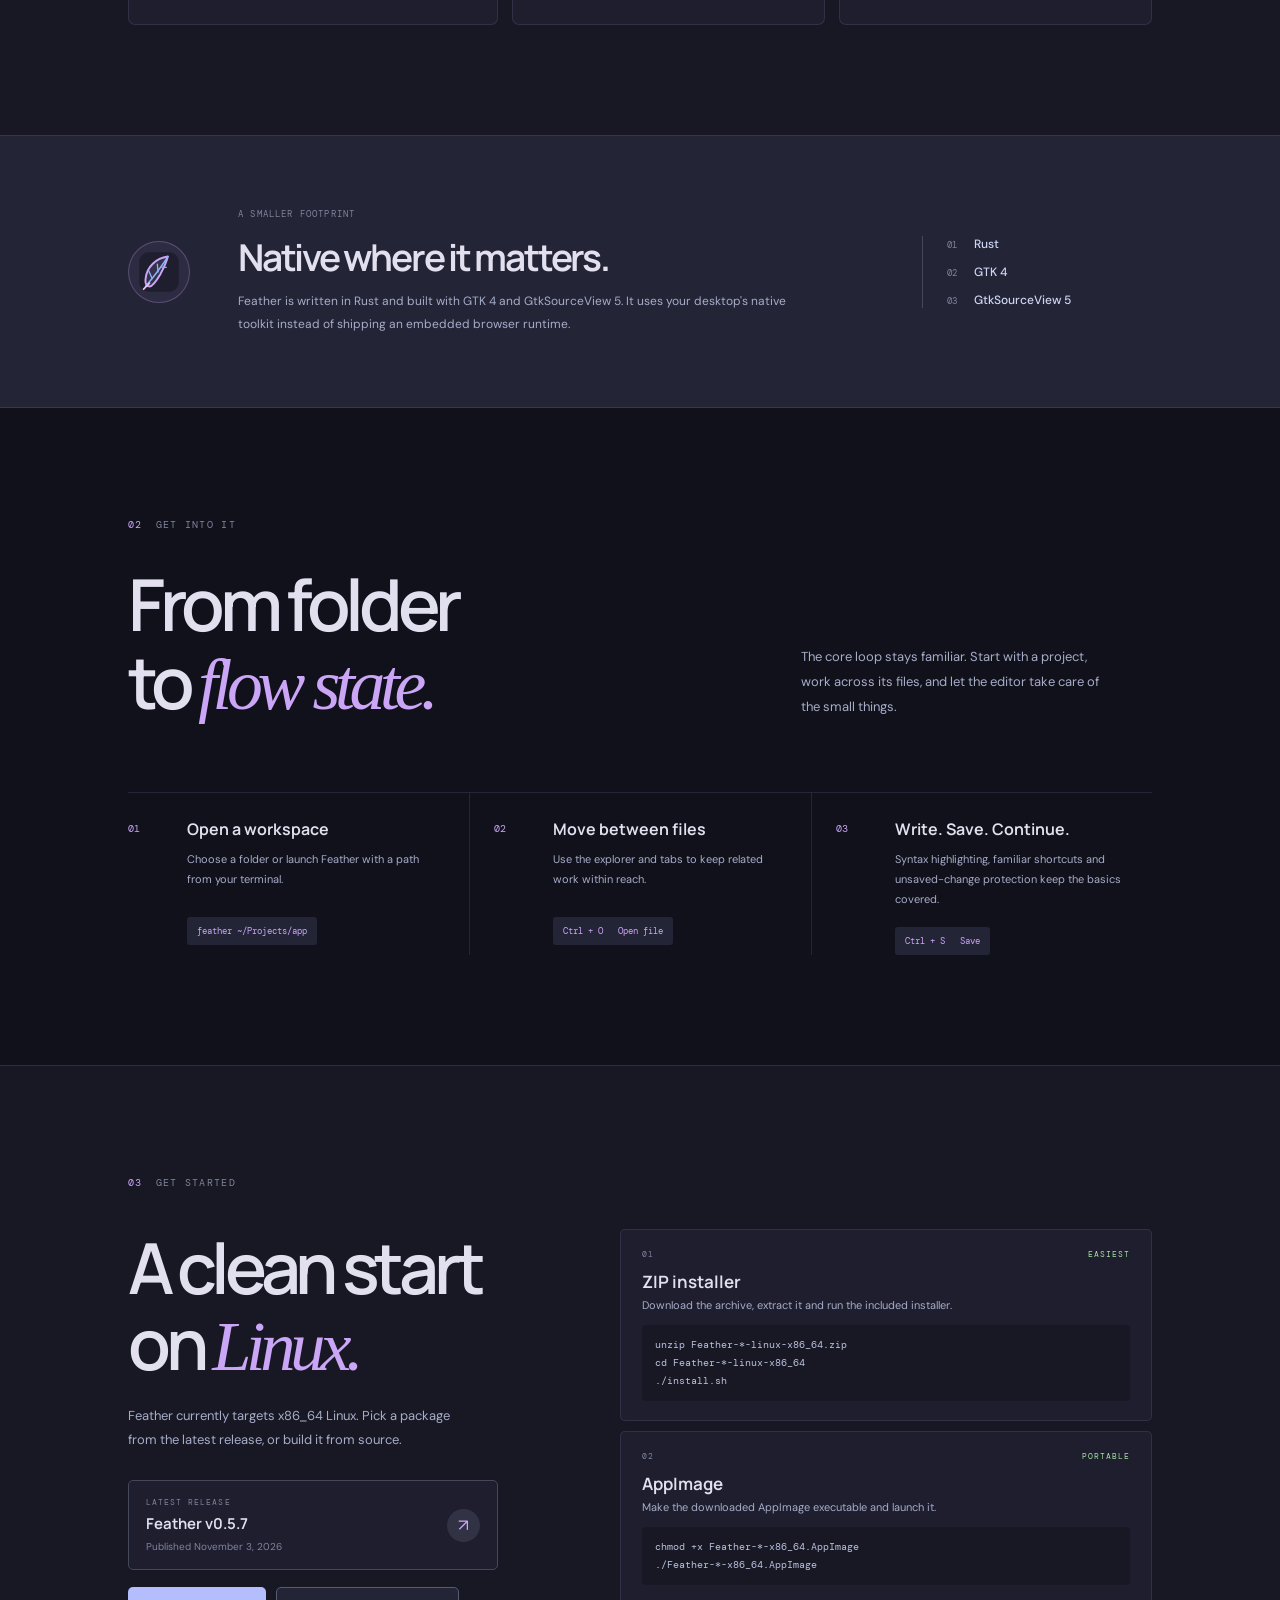
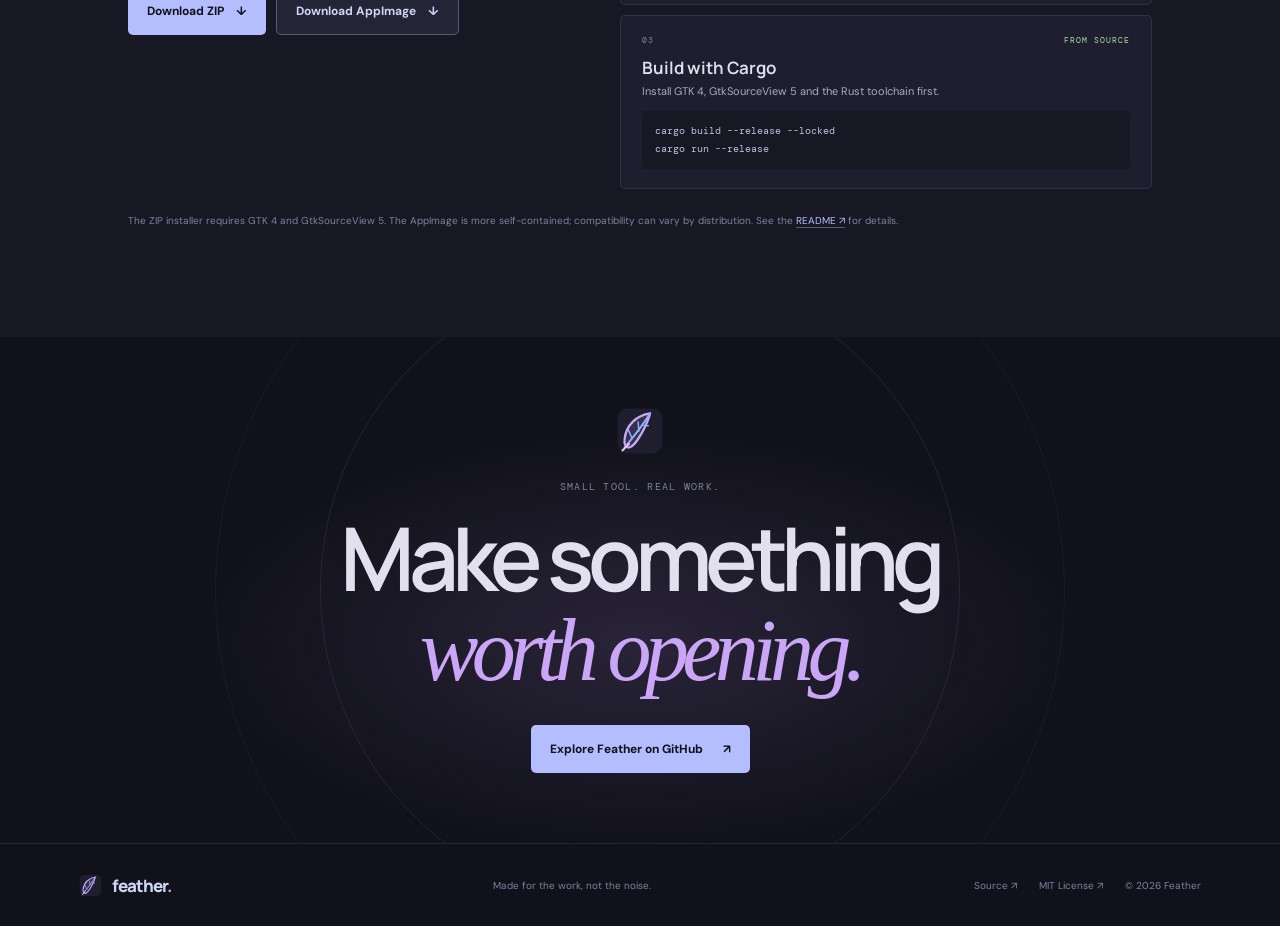
==== commit 8c54e600: "Update index.html" ====
--- a/index.html
+++ b/index.html
@@ -102,7 +102,7 @@
               </div>
             </div>
           </div>
-          <div class="art-note"><span class="note-mark">✳</span><span>Built to feel at home<br>on your desktop.</span></div>
+          <div class="art-note"><span class="note-mark"></span><span>Built to feel at home<br>on your desktop.</span></div>
           <div class="art-index">01 — ILLUSTRATIVE UI PREVIEW</div>
         </div>
         <div class="hero-bottom"><span>LESS BETWEEN YOU AND THE NEXT LINE.</span><span>SCROLL TO EXPLORE <b>↓</b></span></div>
@@ -185,4 +185,4 @@
     <footer class="site-footer"><a class="wordmark footer-wordmark" href="#top"><img src="assets/feather-logo.svg" alt="" width="23" height="23"><span>feather<span class="wordmark-period">.</span></span></a><span>Made for the work, not the noise.</span><div><a href="https://github.com/ADevNamedDeLL/Feather">Source ↗</a><a href="https://github.com/ADevNamedDeLL/Feather/blob/main/LICENSE">MIT License ↗</a><span>© <span data-year>2026</span> Feather</span></div></footer>
   </div>
 </body>
-</html>+</html>
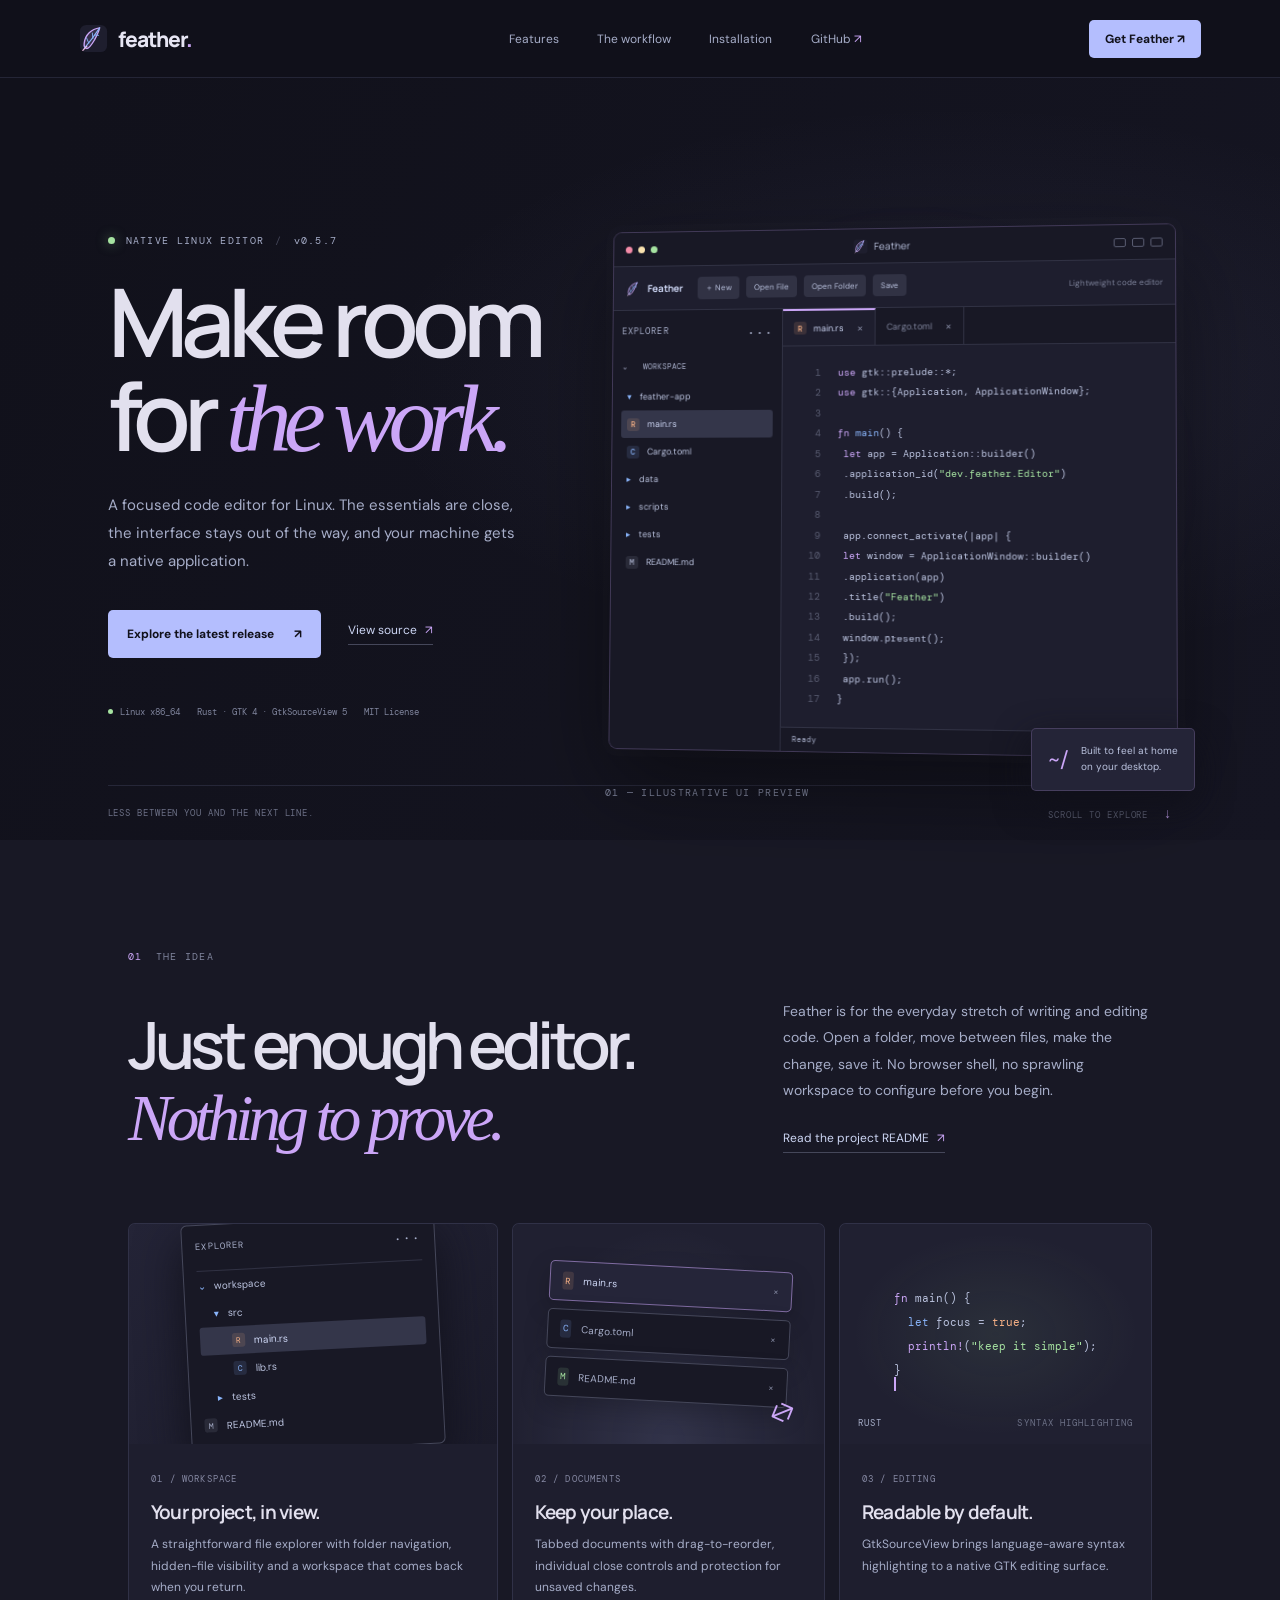
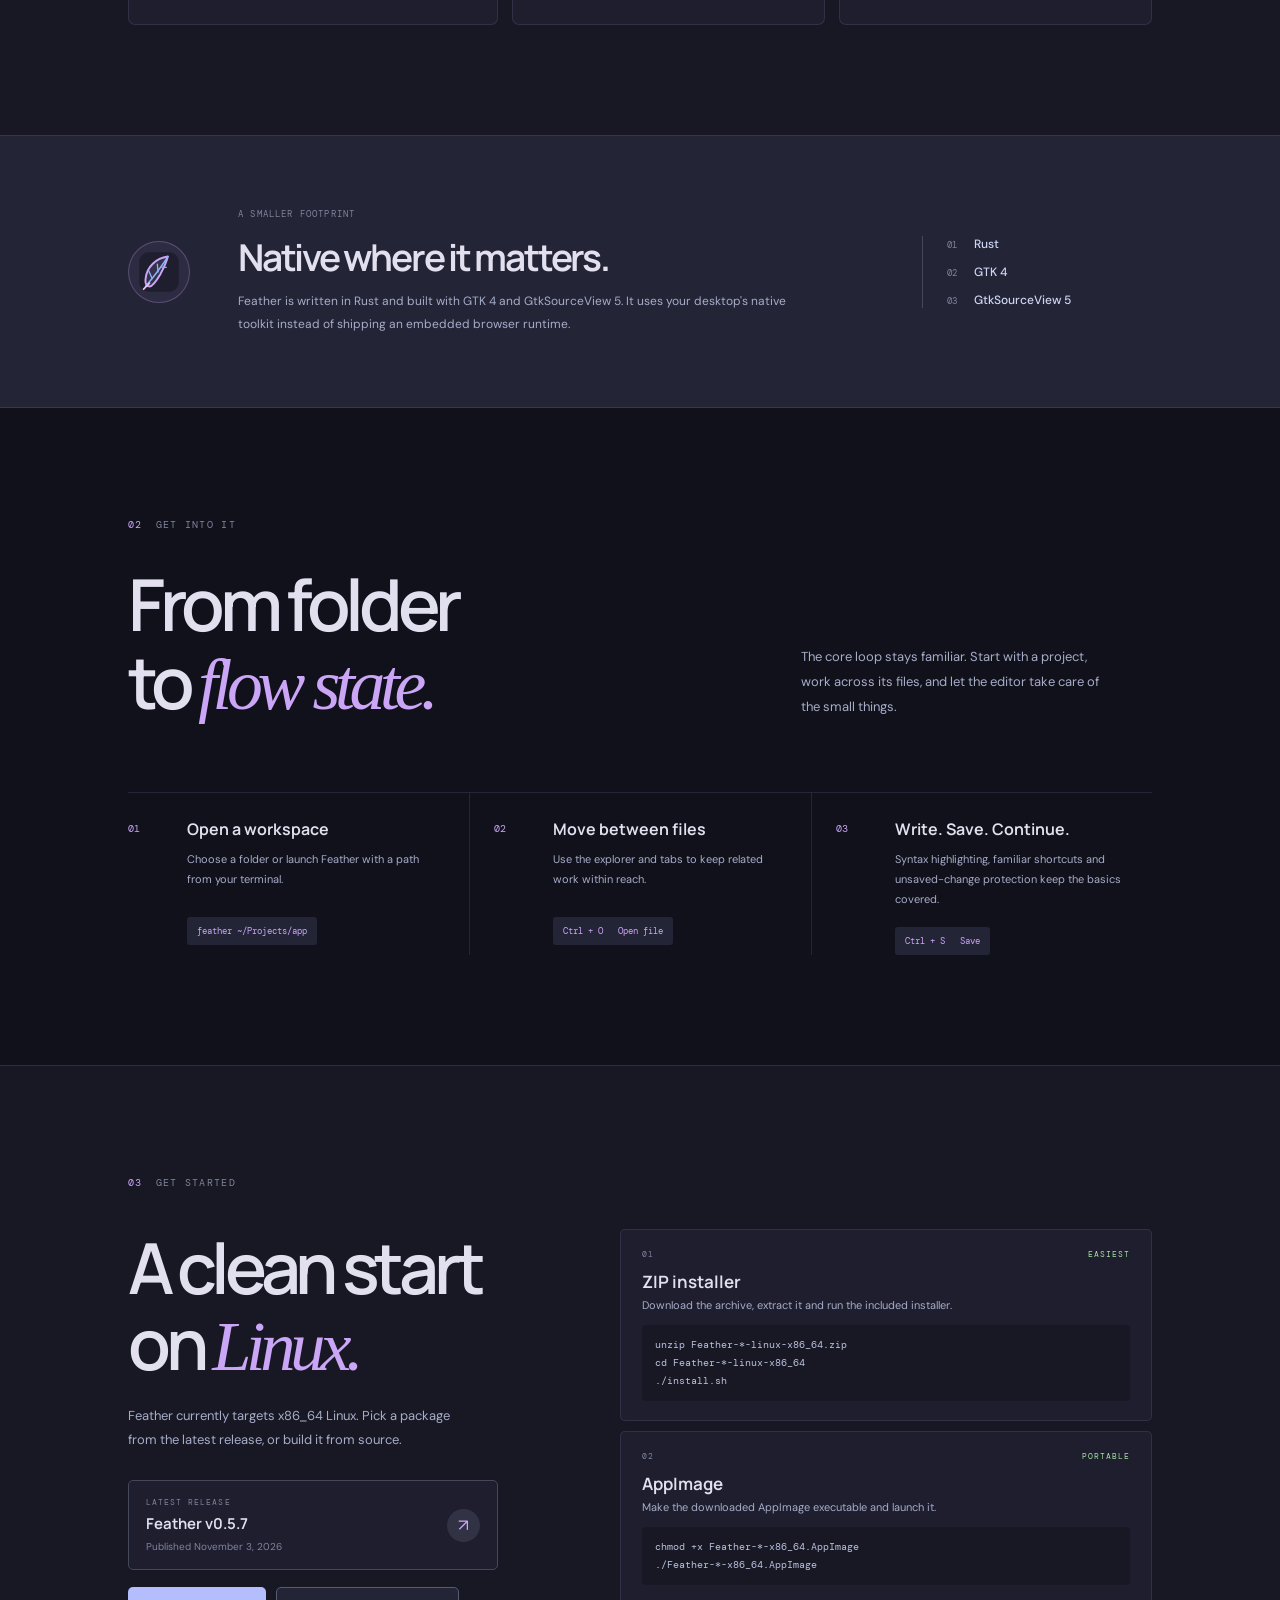
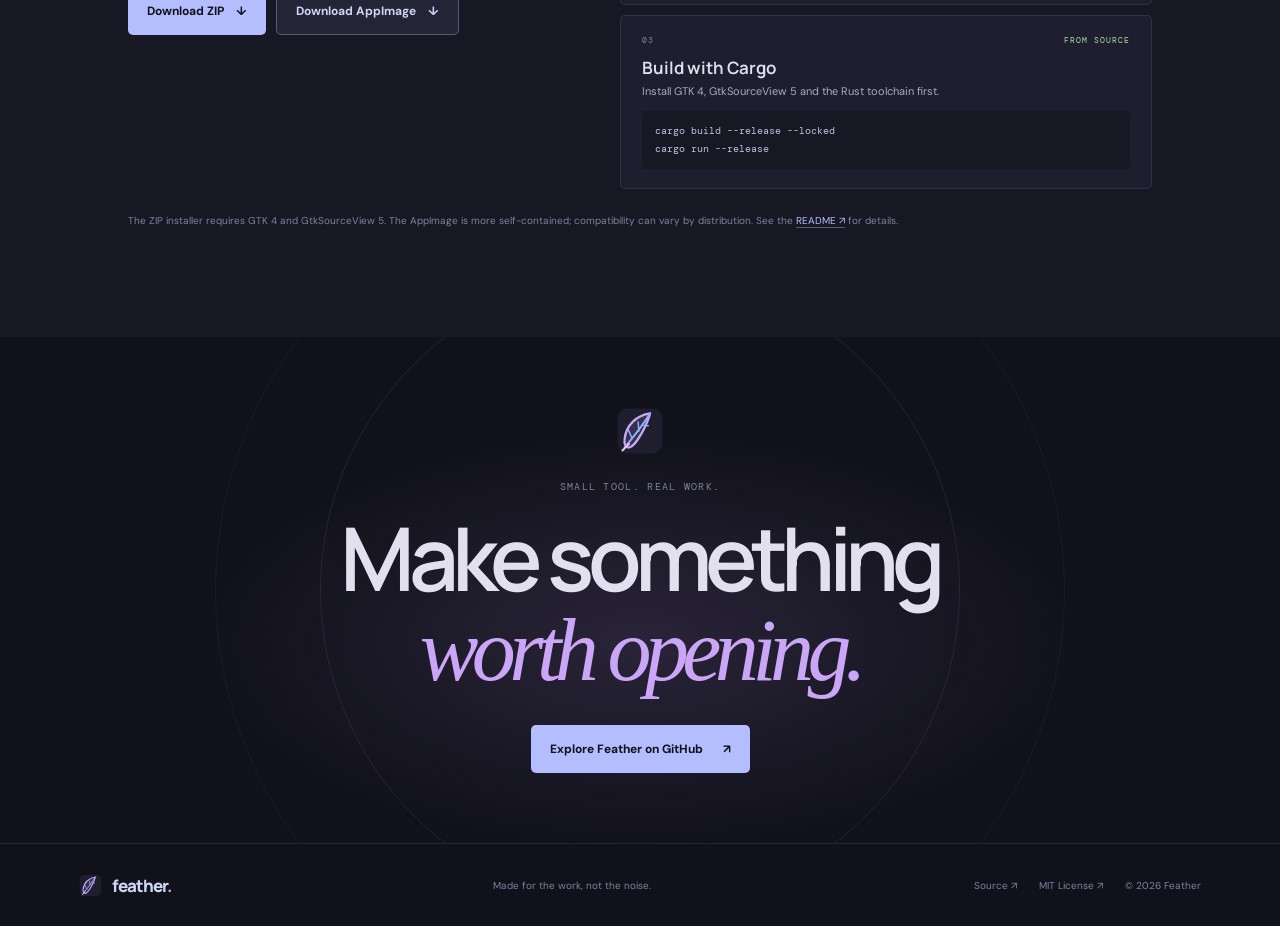
==== commit 72a09882: "Update note-mark in index.html" ====
--- a/index.html
+++ b/index.html
@@ -102,7 +102,7 @@
               </div>
             </div>
           </div>
-          <div class="art-note"><span class="note-mark"></span><span>Built to feel at home<br>on your desktop.</span></div>
+          <div class="art-note"><span class="note-mark">~/</span><span>Built to feel at home<br>on your desktop.</span></div>
           <div class="art-index">01 — ILLUSTRATIVE UI PREVIEW</div>
         </div>
         <div class="hero-bottom"><span>LESS BETWEEN YOU AND THE NEXT LINE.</span><span>SCROLL TO EXPLORE <b>↓</b></span></div>
